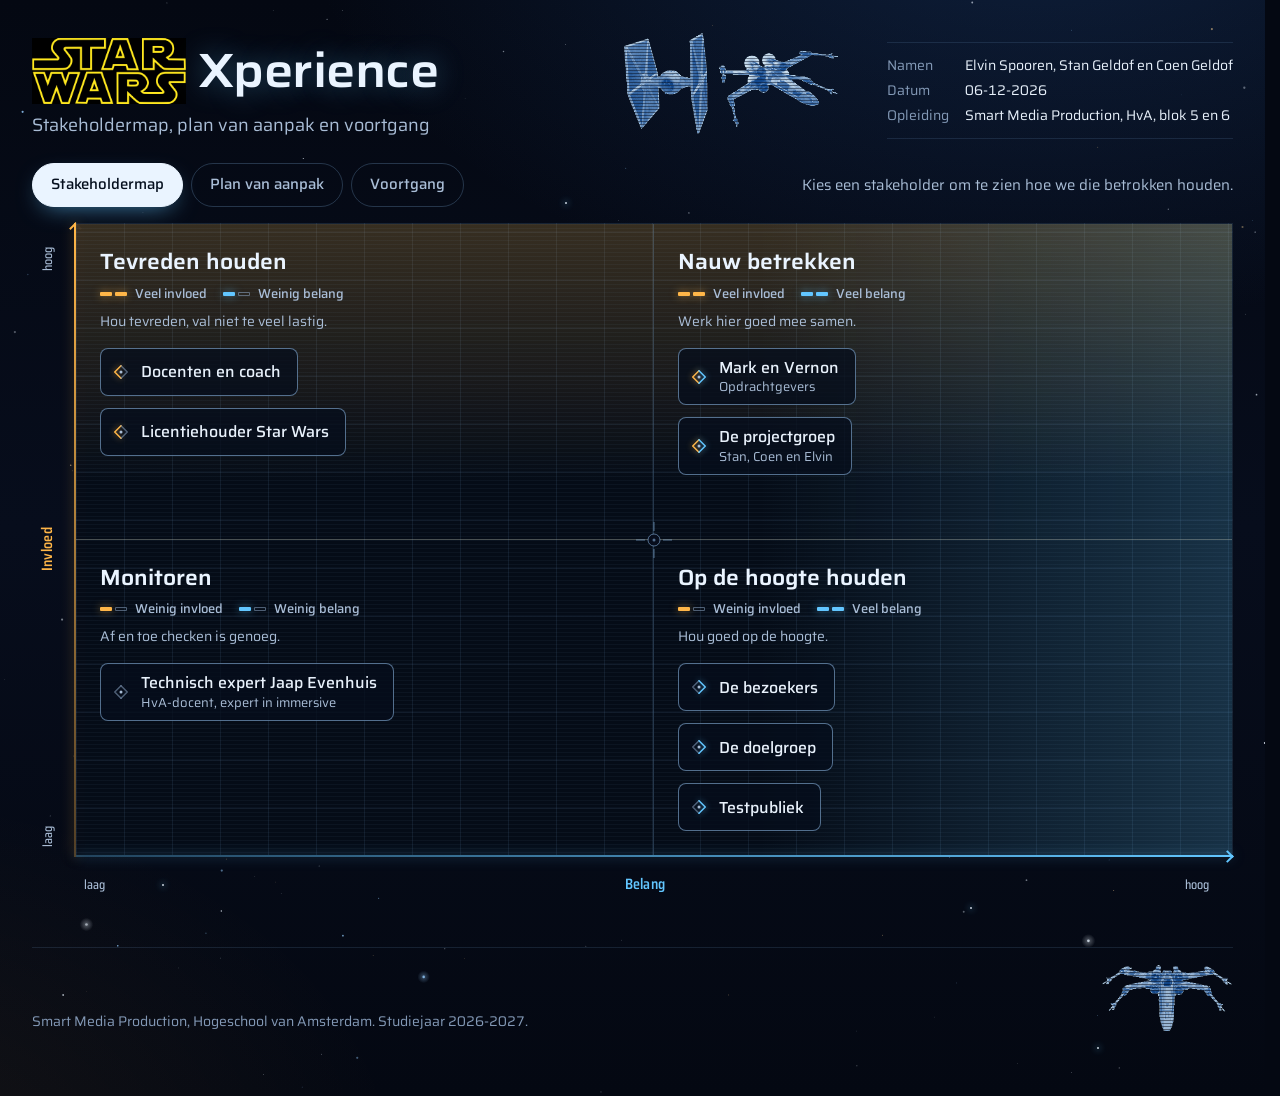
==== index.html @ 6825aa11 "Eerste versie van de stakeholdermap Star Wars Xperience Bezoekerspagina (index.html), editor voor he" ====
<!doctype html>
<html lang="nl">
<head>
  <meta charset="utf-8">
  <meta name="viewport" content="width=device-width, initial-scale=1, viewport-fit=cover">
  <title>Stakeholdermap | Star Wars Xperience</title>
  <meta name="description" content="Stakeholdermap, plan van aanpak en voortgang van het project Star Wars Xperience, Smart Media Production, Hogeschool van Amsterdam.">
  <meta name="color-scheme" content="dark">
  <meta name="theme-color" content="#040812">
  <link rel="icon" href="data:image/svg+xml,%3Csvg xmlns='http://www.w3.org/2000/svg' viewBox='0 0 16 16'%3E%3Crect width='16' height='16' rx='3' fill='%23070d1c'/%3E%3Cpath d='M8 2.5 2.5 8 8 13.5' fill='none' stroke='%23ffb648' stroke-width='1.6' stroke-linecap='round' stroke-linejoin='round'/%3E%3Cpath d='M8 2.5 13.5 8 8 13.5' fill='none' stroke='%2362c6ff' stroke-width='1.6' stroke-linecap='round' stroke-linejoin='round'/%3E%3Ccircle cx='8' cy='8' r='1.4' fill='%23eaf4ff'/%3E%3C/svg%3E">
  <style>
    /* Basis voor het moment dat styles.css en de scripts nog niet geladen zijn,
       bijvoorbeeld in een voorvertoning die alleen dit ene bestand toont. */
    html { background: #040812; color-scheme: dark; }
    body { margin: 0; color: #e8f1fb; font-family: "Saira", "Bahnschrift", "DIN Alternate", "Segoe UI", system-ui, sans-serif; line-height: 1.55; }
    .page { max-width: 1344px; margin: 0 auto; padding: 24px 16px 48px; }
    h1 { margin: 0; font-size: 2rem; line-height: 1.1; color: #eaf4ff; }
    .masthead__sub { margin: 8px 0 0; font-size: 1.125rem; color: #a9bdd6; }
    .skip { position: absolute; left: 16px; top: 16px; transform: translateY(-200%); }
    .skip:focus { transform: none; }
    dialog:not([open]) { display: none; }
    .fallback { max-width: 60ch; margin: 24px 0 0; padding: 16px; border: 1px dashed rgba(160, 208, 255, 0.5); border-radius: 8px; color: #a9bdd6; opacity: 0; animation: fallback-in 0.01s 1.5s forwards; }
    .fallback strong { color: #eaf4ff; }
    @keyframes fallback-in { to { opacity: 1; } }
  </style>
  <link rel="stylesheet" href="styles.css">
</head>
<body data-modus="bezoeker">
  <canvas class="sky" id="sky" aria-hidden="true"></canvas>
  <div class="sky-lights" id="sky-lights" aria-hidden="true"></div>

  <a class="skip" href="#inhoud">Naar de inhoud</a>

  <div class="page">
    <header class="masthead" id="masthead">
      <div class="masthead__title" id="masthead-title">
        <div class="masthead__words">
          <h1 id="project-naam">Star Wars Xperience</h1>
          <p class="masthead__sub" id="project-ondertitel">Stakeholdermap, plan van aanpak en voortgang</p>
        </div>
      </div>
      <dl class="titleblock" id="project-gegevens"></dl>
    </header>

    <div class="switchbar">
      <div class="tabs" id="tabs" role="tablist"></div>
      <p class="switchbar__hint" id="weergave-intro"></p>
    </div>

    <main id="inhoud" tabindex="-1">
      <p class="fallback" id="fallback">De stakeholdermap is hier niet geladen. Open <strong>index.html</strong> in een browser om hem te zien. Een voorvertoning zonder scripts toont alleen deze kop.</p>

      <section class="view" id="weergave-kaart" role="tabpanel" aria-labelledby="tab-kaart">
        <div class="stage" id="stage">
          <div class="map" id="map"></div>
          <div class="dock">
            <dialog class="detail" id="detail" aria-labelledby="detail-naam">
              <div class="detail__inner">
                <header class="detail__head">
                  <div>
                    <h2 id="detail-naam" tabindex="-1"></h2>
                    <p class="detail__sub" id="detail-sub"></p>
                  </div>
                  <button class="iconbtn" id="detail-sluiten" type="button">
                    <svg viewBox="0 0 20 20" width="20" height="20" aria-hidden="true" focusable="false"><path d="M5 5l10 10M15 5 5 15" fill="none" stroke="currentColor" stroke-width="1.5" stroke-linecap="round"/></svg>
                  </button>
                </header>
                <div class="detail__positie" id="detail-positie"></div>
                <section class="detail__plan" aria-labelledby="detail-plan-titel">
                  <h3 id="detail-plan-titel"></h3>
                  <div id="detail-plan"></div>
                </section>
                <section class="detail__docs" aria-labelledby="detail-docs-titel">
                  <h3 id="detail-docs-titel"></h3>
                  <div id="detail-docs"></div>
                </section>
              </div>
            </dialog>
          </div>
        </div>
      </section>

      <section class="view" id="weergave-plan" role="tabpanel" aria-labelledby="tab-plan" hidden></section>

      <section class="view" id="weergave-voortgang" role="tabpanel" aria-labelledby="tab-voortgang" hidden>
        <div class="galaxy" id="galaxy"></div>
        <div class="planetview" id="planetview" hidden></div>
      </section>
    </main>

    <footer class="colophon" id="colophon">
      <div class="colophon__text">
        <p id="voettekst"></p>
      </div>
    </footer>
  </div>

  <canvas class="hyperspace" id="hyperspace" aria-hidden="true" hidden></canvas>

  <noscript>
    <p class="noscript">Deze pagina heeft JavaScript nodig om de stakeholdermap te tonen.</p>
  </noscript>

  <script src="data.js"></script>
  <script src="documenten.js"></script>
  <script src="planeten.js"></script>
  <script src="voortgang.js"></script>
  <script src="app.js"></script>
</body>
</html>
---- styles.css ----
/* Stakeholdermap Star Wars Xperience
   Twee lichten dragen de kaart: amber is invloed, blauw is belang. */

/* Saira staat in de map fonts (SIL Open Font License, zie fonts/OFL.txt). */
@font-face {
  font-family: "Saira";
  font-style: normal;
  font-weight: 100 900;
  font-stretch: 50% 125%;
  font-display: swap;
  src: url("fonts/saira-latin-ext.woff2") format("woff2");
  unicode-range: U+0100-02BA, U+02BD-02C5, U+02C7-02CC, U+02CE-02D7, U+02DD-02FF, U+0304, U+0308, U+0329, U+1D00-1DBF, U+1E00-1E9F, U+1EF2-1EFF, U+2020, U+20A0-20AB, U+20AD-20C4, U+2113, U+2C60-2C7F, U+A720-A7FF;
}

@font-face {
  font-family: "Saira";
  font-style: normal;
  font-weight: 100 900;
  font-stretch: 50% 125%;
  font-display: swap;
  src: url("fonts/saira-latin.woff2") format("woff2");
  unicode-range: U+0000-00FF, U+0131, U+0152-0153, U+02BB-02BC, U+02C6, U+02DA, U+02DC, U+0304, U+0308, U+0329, U+2000-206F, U+20AC, U+2122, U+2191, U+2193, U+2212, U+2215, U+FEFF, U+FFFD;
}

:root {
  color-scheme: dark;

  /* Ruimte */
  --space-deep: #040812;
  --space: #070d1c;
  --panel: #0a1426;
  --plate: rgba(6, 14, 28, 0.76);
  --plate-hover: rgba(14, 30, 56, 0.9);
  --plate-lock: rgba(18, 38, 70, 0.95);

  /* Licht */
  --amber: #ffb648;
  --amber-rgb: 255, 182, 72;
  --blue: #62c6ff;
  --blue-rgb: 98, 198, 255;
  --ice: #eaf4ff;

  /* Tekst en lijnen */
  --text: #e8f1fb;
  --text-2: #a9bdd6;
  --text-3: #8399b6;
  --line: rgba(128, 176, 224, 0.26);
  --line-soft: rgba(128, 176, 224, 0.14);
  --line-strong: rgba(160, 208, 255, 0.5);
  --mark-off: rgba(150, 176, 208, 0.5);
  --grid: rgba(128, 176, 224, 0.1);
  --surface: rgba(6, 12, 24, 0.95);
  --danger: #ff9c9c;

  /* Spacing op een basis van 4px */
  --s-xxs: 4px;
  --s-xs: 8px;
  --s-sm: 12px;
  --s-md: 16px;
  --s-lg: 20px;
  --s-xl: 24px;
  --s-xxl: 32px;
  --s-xxxl: 40px;
  --s-section-sm: 48px;
  --s-section: 64px;

  /* Radii */
  --r-xs: 4px;
  --r-md: 8px;
  --r-lg: 12px;
  --r-xxl: 20px;
  --r-full: 9999px;

  --font: "Saira", "Bahnschrift", "DIN Alternate", "Segoe UI", system-ui, sans-serif;
  --ease-out: cubic-bezier(0.16, 1, 0.3, 1);
  --detail-w: 400px;
}

*,
*::before,
*::after {
  box-sizing: border-box;
}

html {
  -webkit-text-size-adjust: 100%;
  text-size-adjust: 100%;
  scrollbar-color: rgba(var(--blue-rgb), 0.45) transparent;
  scrollbar-gutter: stable;
  background: var(--space-deep);
}

html.has-sheet {
  overflow: hidden;
}

/* De nevel zit in de achtergrond van de body, de sterren liggen er als laag overheen. */
body {
  position: relative;
  isolation: isolate;
  margin: 0;
  min-height: 100dvh;
  background:
    radial-gradient(1200px 720px at 82% -120px, rgba(46, 104, 190, 0.26), transparent 62%) no-repeat,
    radial-gradient(900px 620px at -12% calc(100% + 80px), rgba(var(--amber-rgb), 0.07), transparent 62%) no-repeat,
    linear-gradient(180deg, var(--space-deep) 0%, var(--space) 48%, var(--space-deep) 100%);
  color: var(--text);
  font-family: var(--font);
  font-size: 1rem;
  font-weight: 400;
  line-height: 1.55;
  font-variant-numeric: tabular-nums;
  -webkit-font-smoothing: antialiased;
  text-rendering: optimizeLegibility;
}

::selection {
  background: rgba(var(--blue-rgb), 0.36);
  color: #fff;
}

:focus-visible {
  outline: 2px solid var(--ice);
  outline-offset: 3px;
}

h1,
h2,
h3,
p,
dl,
dd,
ul {
  margin: 0;
}

ul {
  padding: 0;
  list-style: none;
}

button {
  font-family: inherit;
}

/* Sterrenveld */
.sky {
  position: absolute;
  inset: 0;
  z-index: -1;
  width: 100%;
  height: 100%;
  pointer-events: none;
}

.sky-lights {
  position: absolute;
  inset: 0;
  z-index: -1;
  pointer-events: none;
  overflow: hidden;
}

.sky-lights span {
  position: absolute;
  width: 2px;
  height: 2px;
  border-radius: 50%;
  background: var(--ice);
  box-shadow: 0 0 6px 1px rgba(var(--blue-rgb), 0.55);
  opacity: 0.85;
}

.skip {
  position: absolute;
  left: var(--s-md);
  top: var(--s-md);
  z-index: 10;
  padding: 10px 18px;
  border-radius: var(--r-md);
  background: var(--ice);
  color: #06101f;
  font-weight: 500;
  text-decoration: none;
  transform: translateY(-200%);
}

.skip:focus-visible {
  transform: none;
}

.noscript {
  max-width: 1280px;
  margin: 0 auto;
  padding: var(--s-xl) var(--s-md);
  color: var(--text);
}

.visually-hidden {
  position: absolute;
  width: 1px;
  height: 1px;
  margin: -1px;
  padding: 0;
  overflow: hidden;
  clip-path: inset(50%);
  white-space: nowrap;
  border: 0;
}

/* Pagina */
.page {
  max-width: 1344px;
  margin-inline: auto;
  padding: var(--s-xl) var(--s-md) var(--s-section-sm);
}

/* Kop */
.masthead {
  display: grid;
  gap: var(--s-lg);
}

h1 {
  font-size: 2rem;
  font-weight: 600;
  font-stretch: 118%;
  line-height: 1.1;
  letter-spacing: -0.01em;
  color: var(--ice);
  text-wrap: balance;
  text-shadow: 0 0 28px rgba(var(--blue-rgb), 0.38);
}

.masthead__sub {
  margin-top: var(--s-xs);
  font-size: 1.125rem;
  line-height: 1.5;
  color: var(--text-2);
}

.masthead__title {
  container-type: inline-size;
  display: flex;
  align-items: flex-end;
  justify-content: space-between;
  gap: var(--s-xl);
  min-width: 0;
}

.masthead__words {
  min-width: 0;
}

/* Titel: het logo vervangt de woorden "Star Wars", de rest is gezet. */
.lockup {
  display: flex;
  flex-wrap: wrap;
  align-items: center;
  gap: var(--s-xs) var(--s-sm);
}

.lockup__logo {
  flex: none;
  width: 3.2em;
  mix-blend-mode: screen;
}

/* Een plaatje met uitsnede: het script zet de maat, hier alleen het venster. */
.crop {
  position: relative;
  display: block;
  overflow: hidden;
}

.crop img {
  position: absolute;
  top: 0;
  left: 0;
  display: block;
  max-width: none;
  height: auto;
  opacity: 0;
}

.crop.is-ready img {
  opacity: 1;
}

/* Hologram: een uitgesneden schip in blauw licht, met scanlijnen eroverheen. */
.holo {
  flex: none;
  opacity: 0.94;
  pointer-events: none;
  -webkit-mask-image: repeating-linear-gradient(to bottom, #000 0 2px, rgba(0, 0, 0, 0.5) 2px 3px);
  mask-image: repeating-linear-gradient(to bottom, #000 0 2px, rgba(0, 0, 0, 0.5) 2px 3px);
}

.holo--kop {
  display: none;
  width: 216px;
  margin-bottom: var(--s-xxs);
}

@container (min-width: 700px) {
  .holo--kop {
    display: block;
  }
}

.holo--voet {
  width: 132px;
}

.titleblock {
  display: grid;
  grid-template-columns: auto minmax(0, 1fr);
  gap: var(--s-xxs) var(--s-md);
  padding-block: var(--s-sm);
  border-block: 1px solid var(--line-soft);
  font-size: 0.875rem;
  line-height: 1.5;
}

.titleblock dt {
  color: var(--text-3);
}

.titleblock dd {
  color: var(--text);
}

/* Schakelaar tussen de weergaven */
.switchbar {
  display: flex;
  flex-wrap: wrap;
  align-items: center;
  justify-content: space-between;
  gap: var(--s-sm) var(--s-xl);
  margin-top: var(--s-xl);
}

.tabs {
  display: flex;
  flex-wrap: wrap;
  gap: var(--s-xxs);
}

/* Op een smal scherm staan de drie tabs in de smalle snede van Saira, zodat ze op één rij passen. */
.tab {
  appearance: none;
  min-height: 44px;
  padding: var(--s-xs);
  border: 1px solid var(--line);
  border-radius: var(--r-full);
  background: transparent;
  color: var(--text-2);
  font-size: 0.875rem;
  font-weight: 500;
  font-stretch: 88%;
  line-height: 1.3;
  white-space: nowrap;
  cursor: pointer;
  transition: color 0.18s, border-color 0.18s, background-color 0.18s;
}

.tab:hover {
  color: var(--text);
  border-color: var(--line-strong);
}

.tab[aria-selected="true"],
.tab[aria-selected="true"]:hover {
  border-color: var(--ice);
  background: var(--ice);
  color: #06101f;
  box-shadow: 0 8px 24px -10px rgba(var(--blue-rgb), 0.7);
}

.switchbar__hint {
  max-width: 60ch;
  font-size: 0.9375rem;
  line-height: 1.5;
  color: var(--text-2);
}

main {
  margin-top: var(--s-lg);
  outline: none;
}

.view[hidden] {
  display: none;
}

/* Kaart */
.stage {
  min-width: 0;
}

.map {
  position: relative;
  min-width: 0;
}

.axis,
.plot__cross,
.plot__sweep {
  display: none;
}

/* Op een smal scherm is de projectie één strook over de volle breedte, met open lijnen tussen de kwadranten. */
.plot {
  position: relative;
  display: grid;
  margin-inline: calc(-1 * var(--s-md));
  border-block: 1px solid var(--line);
  background-color: var(--surface);
}

.quad {
  --wash-invloed: none;
  --wash-belang: none;
  position: relative;
  min-width: 0;
  padding: var(--s-xl) var(--s-md);
  background-image: var(--wash-invloed), var(--wash-belang);
}

.quad + .quad {
  border-top: 1px solid var(--line);
}

/* Het licht van de positie: amber stijgt met invloed, blauw groeit met belang */
.quad[data-invloed="hoog"] {
  --wash-invloed: linear-gradient(to top, transparent 18%, rgba(var(--amber-rgb), 0.2) 100%);
}

.quad[data-belang="hoog"] {
  --wash-belang: linear-gradient(to right, transparent 18%, rgba(var(--blue-rgb), 0.2) 100%);
}

/* Scanlines, alleen op de projectie */
.quad::before {
  content: "";
  position: absolute;
  inset: 0;
  background: repeating-linear-gradient(to bottom, rgba(150, 205, 255, 0.045) 0 1px, transparent 1px 4px);
  pointer-events: none;
}

.quad__head {
  position: relative;
  display: grid;
  gap: var(--s-xs);
  margin-bottom: var(--s-lg);
}

.quad h2 {
  font-size: 1.375rem;
  font-weight: 600;
  font-stretch: 108%;
  line-height: 1.3;
  color: var(--ice);
}

.quad__aanpak {
  max-width: 44ch;
  font-size: 0.875rem;
  line-height: 1.5;
  color: var(--text-2);
}

.levels {
  display: flex;
  flex-wrap: wrap;
  gap: var(--s-xxs) var(--s-md);
  font-size: 0.8125rem;
  font-weight: 500;
  line-height: 1.4;
  color: var(--text-2);
}

.level {
  display: inline-flex;
  align-items: center;
  gap: var(--s-xs);
}

.meter {
  display: inline-flex;
  gap: 3px;
}

.meter i {
  width: 12px;
  height: 4px;
  border-radius: 1px;
  box-shadow: inset 0 0 0 1px var(--mark-off);
}

.level--invloed .meter i:first-child,
.level--invloed[data-niveau="hoog"] .meter i {
  background: var(--amber);
  box-shadow: 0 0 8px rgba(var(--amber-rgb), 0.55);
}

.level--belang .meter i:first-child,
.level--belang[data-niveau="hoog"] .meter i {
  background: var(--blue);
  box-shadow: 0 0 8px rgba(var(--blue-rgb), 0.55);
}

/* Positieteken: links amber voor invloed, rechts blauw voor belang */
.mark {
  flex: none;
  width: 16px;
  height: 16px;
  overflow: visible;
}

.mark path {
  fill: none;
  stroke: var(--mark-off);
  stroke-width: 1.5;
  stroke-linecap: round;
  stroke-linejoin: round;
}

.mark circle {
  fill: var(--text-2);
}

.mark[data-invloed="hoog"] .mark__invloed {
  stroke: var(--amber);
  filter: drop-shadow(0 0 3px rgba(var(--amber-rgb), 0.7));
}

.mark[data-belang="hoog"] .mark__belang {
  stroke: var(--blue);
  filter: drop-shadow(0 0 3px rgba(var(--blue-rgb), 0.7));
}

/* Nodes */
.nodes {
  position: relative;
  display: flex;
  flex-direction: column;
  align-items: flex-start;
  gap: var(--s-sm);
}

.nodes li {
  max-width: 100%;
}

.node {
  appearance: none;
  position: relative;
  display: inline-flex;
  align-items: center;
  gap: var(--s-sm);
  max-width: 100%;
  min-height: 48px;
  padding: var(--s-xs) var(--s-md) var(--s-xs) var(--s-sm);
  border: 1px solid var(--line-strong);
  border-radius: var(--r-md);
  background: var(--plate);
  color: var(--text);
  text-align: left;
  cursor: pointer;
  transition: border-color 0.18s, background-color 0.18s, box-shadow 0.24s;
}

.node:hover {
  border-color: rgba(190, 226, 255, 0.85);
  background: var(--plate-hover);
}

.node__text {
  display: grid;
  min-width: 0;
}

.node__naam {
  font-size: 1rem;
  font-weight: 500;
  line-height: 1.35;
}

.node__sub {
  font-size: 0.8125rem;
  line-height: 1.4;
  color: var(--text-2);
}

/* Vastgezet: hoekhaken om de gekozen node */
.node[aria-expanded="true"] {
  border-color: var(--ice);
  background: var(--plate-lock);
  box-shadow: 0 10px 28px -10px rgba(var(--blue-rgb), 0.65);
}

.node[aria-expanded="true"] .mark circle {
  fill: var(--ice);
}

.node[aria-expanded="true"]::after {
  --c: var(--ice);
  --l: 11px;
  --t: 1.5px;
  content: "";
  position: absolute;
  inset: -7px;
  pointer-events: none;
  background:
    linear-gradient(var(--c), var(--c)) left top / var(--l) var(--t) no-repeat,
    linear-gradient(var(--c), var(--c)) left top / var(--t) var(--l) no-repeat,
    linear-gradient(var(--c), var(--c)) right top / var(--l) var(--t) no-repeat,
    linear-gradient(var(--c), var(--c)) right top / var(--t) var(--l) no-repeat,
    linear-gradient(var(--c), var(--c)) left bottom / var(--l) var(--t) no-repeat,
    linear-gradient(var(--c), var(--c)) left bottom / var(--t) var(--l) no-repeat,
    linear-gradient(var(--c), var(--c)) right bottom / var(--l) var(--t) no-repeat,
    linear-gradient(var(--c), var(--c)) right bottom / var(--t) var(--l) no-repeat;
}

/* Detailpaneel */
.dock {
  min-width: 0;
}

.detail {
  position: static;
  width: var(--detail-w);
  max-width: none;
  max-height: none;
  margin: 0;
  padding: 0;
  border: 1px solid var(--line-strong);
  border-radius: var(--r-lg);
  background: var(--panel);
  color: var(--text);
  scrollbar-color: rgba(var(--blue-rgb), 0.45) transparent;
}

.detail__inner {
  --px: var(--s-xl);
  padding: 0 var(--px) var(--s-xl);
}

/* De naam en de sluitknop blijven boven staan terwijl de inhoud van het paneel schuift. */
.detail__head {
  position: sticky;
  top: 0;
  z-index: 2;
  display: flex;
  align-items: flex-start;
  justify-content: space-between;
  gap: var(--s-md);
  margin-inline: calc(-1 * var(--px));
  padding: var(--s-xl) var(--px) var(--s-md);
  border-bottom: 1px solid var(--line-soft);
  background: var(--panel);
}

.detail h2 {
  font-size: 1.75rem;
  font-weight: 600;
  font-stretch: 108%;
  line-height: 1.2;
  color: var(--ice);
  text-wrap: balance;
  outline: none;
}

.detail__sub {
  margin-top: var(--s-xxs);
  color: var(--text-2);
}

.iconbtn {
  appearance: none;
  flex: none;
  display: grid;
  place-items: center;
  width: 44px;
  height: 44px;
  margin: -6px -6px 0 0;
  border: 1px solid var(--line);
  border-radius: var(--r-md);
  background: transparent;
  color: var(--text-2);
  cursor: pointer;
  transition: color 0.18s, border-color 0.18s, background-color 0.18s;
}

.iconbtn:hover {
  color: var(--ice);
  border-color: var(--line-strong);
  background: rgba(var(--blue-rgb), 0.1);
}

.detail__positie {
  display: grid;
  grid-template-columns: minmax(0, 1fr) auto;
  align-items: center;
  gap: var(--s-md);
  padding-block: var(--s-md);
  border-bottom: 1px solid var(--line-soft);
}

.detail__positie-tekst {
  display: grid;
  gap: var(--s-xs);
  min-width: 0;
}

/* Hologram van de stakeholder: blauwe figuren of het logo boven een kleine straler */
.holoportret {
  display: grid;
  justify-items: center;
  width: 76px;
}

.holoportret__beeld {
  display: grid;
  place-items: end center;
  width: 100%;
  height: 60px;
  filter: drop-shadow(0 0 6px rgba(var(--blue-rgb), 0.6));
  -webkit-mask-image: repeating-linear-gradient(to bottom, #000 0 2px, rgba(0, 0, 0, 0.45) 2px 3px);
  mask-image: repeating-linear-gradient(to bottom, #000 0 2px, rgba(0, 0, 0, 0.45) 2px 3px);
}

.holoportret__figuren {
  max-width: 100%;
  height: 56px;
  fill: rgba(var(--blue-rgb), 0.26);
  stroke: var(--blue);
  stroke-width: 1.5;
  stroke-linejoin: round;
}

.holoportret__logo {
  width: 76px;
  height: auto;
  align-self: center;
}

.holoportret__voet {
  width: 44px;
  height: 7px;
  margin-top: 3px;
  border-radius: 50%;
  background: radial-gradient(closest-side, rgba(var(--blue-rgb), 0.9), rgba(var(--blue-rgb), 0.12) 75%, transparent);
}

.detail__kwadrant {
  display: flex;
  align-items: center;
  gap: var(--s-xs);
  font-size: 1.125rem;
  font-weight: 600;
  line-height: 1.4;
  color: var(--ice);
}

.detail__aanpak {
  font-size: 0.9375rem;
  line-height: 1.5;
  color: var(--text-2);
}

.detail h3 {
  margin-top: var(--s-xl);
  font-size: 1.125rem;
  font-weight: 600;
  line-height: 1.4;
}

.detail__onder {
  margin-top: var(--s-xxs);
  font-size: 0.875rem;
  line-height: 1.5;
  color: var(--text-2);
}

.detail__onder strong {
  font-weight: 600;
  color: var(--text);
}

.plan-dl {
  margin-top: var(--s-sm);
}

.plan-dl > div {
  padding-block: var(--s-sm);
  border-top: 1px solid var(--line-soft);
}

.plan-dl dt {
  font-size: 0.8125rem;
  line-height: 1.4;
  color: var(--text-3);
}

.plan-dl dd {
  margin-top: 2px;
  line-height: 1.5;
}

.openstate {
  margin-top: var(--s-sm);
  padding: var(--s-md);
  border: 1px dashed var(--line-strong);
  border-radius: var(--r-md);
}

.openstate strong {
  display: block;
  font-weight: 600;
  color: var(--ice);
}

.openstate p {
  margin-top: var(--s-xxs);
  font-size: 0.9375rem;
  line-height: 1.5;
  color: var(--text-2);
}

/* Paneel als bottom sheet */
.detail.detail--sheet {
  position: fixed;
  inset: auto 0 0 0;
  width: 100%;
  max-width: 640px;
  max-height: min(88dvh, 720px);
  margin-inline: auto;
  border-bottom: 0;
  border-radius: var(--r-xxl) var(--r-xxl) 0 0;
  overflow-y: auto;
  overscroll-behavior: contain;
  box-shadow: 0 -24px 48px -12px rgba(0, 0, 0, 0.72);
}

.detail.detail--sheet::backdrop {
  background: rgba(2, 6, 14, 0.66);
}

.detail--sheet .detail__inner {
  --px: var(--s-lg);
  padding-bottom: calc(var(--s-xl) + env(safe-area-inset-bottom));
}

/* Plan van aanpak */
.planwrap {
  border: 1px solid var(--line);
  border-radius: var(--r-lg);
  background: var(--surface);
  overflow: hidden;
}

.plan {
  width: 100%;
  border-collapse: separate;
  border-spacing: 0;
  table-layout: fixed;
  hyphens: auto;
  overflow-wrap: break-word;
}

.plan thead th {
  padding: var(--s-md) var(--s-lg);
  border-bottom: 1px solid var(--line);
  font-size: 0.8125rem;
  font-weight: 600;
  line-height: 1.4;
  text-align: left;
  vertical-align: bottom;
  color: var(--text-2);
}

/* De productenkolom is het breedst: daar staat het langste woord. */
.plan thead th:nth-child(1) {
  width: 20%;
}

.plan thead th:nth-child(2) {
  width: 20%;
}

.plan thead th:nth-child(3) {
  width: 24%;
}

.plan thead th:nth-child(4) {
  width: 19%;
}

.plan tbody th,
.plan tbody td {
  padding: var(--s-lg);
  text-align: left;
  vertical-align: top;
  line-height: 1.5;
}

.plan tbody tr + tr > * {
  border-top: 1px solid var(--line-soft);
}

.plan tbody th {
  font-weight: 400;
}

.plan__naam {
  display: block;
  font-size: 1.0625rem;
  font-weight: 600;
  line-height: 1.4;
  color: var(--ice);
}

.plan__pos {
  display: flex;
  align-items: center;
  gap: var(--s-xs);
  margin-top: var(--s-xxs);
  font-size: 0.8125rem;
  line-height: 1.4;
  color: var(--text-2);
}

.plan__open {
  display: inline-block;
  padding: var(--s-xs) var(--s-md);
  border: 1px dashed var(--line-strong);
  border-radius: var(--r-md);
  color: var(--text-2);
}

/* Onder 1200px: elke rij als blok met de vraag boven of naast het antwoord */
@media (max-width: 1199.98px) {
  .plan,
  .plan tbody,
  .plan tr,
  .plan th,
  .plan td {
    display: block;
  }

  .plan thead {
    position: absolute;
    width: 1px;
    height: 1px;
    overflow: hidden;
    clip-path: inset(50%);
  }

  .plan tbody tr {
    padding: var(--s-lg);
  }

  .plan tbody tr + tr {
    border-top: 1px solid var(--line);
  }

  .plan tbody tr + tr > * {
    border-top: 0;
  }

  .plan tbody th,
  .plan tbody td {
    padding: 0;
  }

  .plan tbody td {
    display: grid;
    gap: 2px;
    margin-top: var(--s-sm);
    padding-top: var(--s-sm);
    border-top: 1px solid var(--line-soft);
  }

  .plan tbody tr + tr > td {
    border-top: 1px solid var(--line-soft);
  }

  .plan tbody td::before {
    content: attr(data-label);
    font-size: 0.8125rem;
    line-height: 1.4;
    color: var(--text-3);
  }

  .plan tbody td.plan__opencel {
    border-top: 0;
    padding-top: 0;
  }

  .plan tbody td.plan__opencel::before {
    content: none;
  }
}

@media (min-width: 640px) and (max-width: 1199.98px) {
  .plan tbody td {
    grid-template-columns: minmax(0, 5fr) minmax(0, 7fr);
    gap: var(--s-md);
    align-items: baseline;
  }

  .plan tbody td.plan__opencel {
    grid-template-columns: minmax(0, 1fr);
  }
}

/* Documenten bij een stakeholder */
.icon {
  flex: none;
  width: 16px;
  height: 16px;
}

.node__docs {
  display: inline-flex;
  align-items: center;
  gap: var(--s-xxs);
  margin-left: var(--s-xxs);
  padding-left: var(--s-sm);
  border-left: 1px solid var(--line);
  font-size: 0.8125rem;
  font-weight: 500;
  line-height: 1;
  color: var(--text-2);
}

.node__docs[hidden] {
  display: none;
}

.docs {
  margin-top: var(--s-sm);
  border-top: 1px solid var(--line-soft);
}

.doc {
  display: flex;
  flex-wrap: wrap;
  align-items: center;
  gap: 0 var(--s-xs);
  border-bottom: 1px solid var(--line-soft);
}

.doc__link {
  flex: 1 1 0;
  display: flex;
  align-items: flex-start;
  gap: var(--s-sm);
  min-width: 0;
  min-height: 44px;
  padding-block: var(--s-xs);
  color: var(--text);
  text-decoration: none;
}

.doc__link .icon {
  margin-top: 3px;
  color: var(--blue);
}

.doc__text {
  display: grid;
  min-width: 0;
}

.doc__titel {
  font-weight: 500;
  line-height: 1.4;
  overflow-wrap: anywhere;
}

a.doc__link .doc__titel {
  text-decoration: underline;
  text-decoration-color: var(--line-strong);
  text-underline-offset: 3px;
}

a.doc__link:hover .doc__titel {
  text-decoration-color: currentColor;
}

.doc__meta {
  font-size: 0.8125rem;
  line-height: 1.4;
  color: var(--text-3);
}

.doc__confirm {
  flex: 1 0 100%;
  display: flex;
  flex-wrap: wrap;
  align-items: center;
  gap: var(--s-xs);
  padding-bottom: var(--s-sm);
  font-size: 0.875rem;
  color: var(--text-2);
}

.docs__leeg {
  margin-top: var(--s-xs);
  font-size: 0.9375rem;
  line-height: 1.5;
  color: var(--text-2);
}

.docs__status {
  margin-top: var(--s-sm);
  padding: var(--s-xs) var(--s-sm);
  border: 1px solid var(--line);
  border-radius: var(--r-md);
  font-size: 0.875rem;
  line-height: 1.5;
}

#detail-docs > .btn {
  margin-top: var(--s-md);
}

.plan__docs {
  display: grid;
  gap: 2px;
  margin-top: var(--s-xs);
}

.plan__docs[hidden] {
  display: none;
}

.plan__docs .doc__link {
  min-height: 0;
  padding-block: 2px;
  font-size: 0.875rem;
}

.plan__docs .doc__titel {
  font-weight: 400;
}

/* Voortgang: sterrenkaart met planeten, en de weergave van één planeet */
.galaxy,
.planetview {
  position: relative;
  margin-inline: calc(-1 * var(--s-md));
  border-block: 1px solid var(--line);
  background-color: var(--surface);
  background-image:
    repeating-linear-gradient(to bottom, rgba(150, 205, 255, 0.045) 0 1px, transparent 1px 4px),
    linear-gradient(var(--grid) 1px, transparent 1px),
    linear-gradient(90deg, var(--grid) 1px, transparent 1px);
  background-size: auto, 48px 48px, 48px 48px;
}

.galaxy[hidden],
.planetview[hidden] {
  display: none;
}

.galaxy {
  height: calc(var(--n, 4) * 196px + 56px);
  overflow: hidden;
}

.galaxy__chart {
  position: absolute;
  inset: 0;
  width: 100%;
  height: 100%;
  pointer-events: none;
}

.galaxy__orbit {
  fill: none;
  stroke: var(--line);
  stroke-width: 1;
  stroke-dasharray: 2 7;
  vector-effect: non-scaling-stroke;
}

/* De route tussen de planeten, in de volgorde van het project */
.galaxy__route {
  fill: none;
  stroke: var(--blue);
  stroke-width: 1.5;
  stroke-dasharray: 10 8;
  stroke-linecap: round;
  vector-effect: non-scaling-stroke;
  opacity: 0.75;
}

.galaxy__route--wide {
  display: none;
}


.planet {
  --d: calc(var(--size) * 0.8);
  appearance: none;
  position: absolute;
  top: var(--yt);
  left: var(--xt);
  display: grid;
  justify-items: center;
  gap: var(--s-xxs);
  width: max-content;
  max-width: 60%;
  padding: var(--s-xs);
  border: 0;
  border-radius: var(--r-lg);
  background: none;
  color: var(--text);
  text-align: center;
  cursor: pointer;
  /* Het midden van de planeet ligt op de route, het label hangt eronder. */
  transform: translate(-50%, calc(var(--d) / -2 - var(--s-xs)));
}

.planet__svg {
  width: var(--d);
  height: auto;
  overflow: visible;
  transition: transform 0.4s var(--ease-out), filter 0.24s;
}

.planet:hover .planet__svg,
.planet:focus-visible .planet__svg {
  transform: scale(1.06);
  filter: brightness(1.3);
}

.planet__track {
  fill: none;
  stroke: var(--line);
  stroke-width: 1;
}

.planet__ring {
  fill: none;
  stroke: var(--ice);
  stroke-width: 3;
  stroke-linecap: round;
}

/* De lichtrand om een planeet met een plaatje */
.planet__rim {
  fill: none;
  stroke: var(--ice);
  stroke-opacity: 0.7;
  stroke-width: 1.5;
}

.planet__label {
  display: grid;
  gap: 2px;
  padding: var(--s-xxs) var(--s-sm);
  border-radius: var(--r-md);
  background: rgba(6, 12, 24, 0.85);
}

.planet__naam {
  font-size: 1.125rem;
  font-weight: 600;
  font-stretch: 108%;
  line-height: 1.3;
  color: var(--ice);
}

.planet__status {
  font-size: 0.8125rem;
  line-height: 1.4;
  color: var(--text-2);
}

.planetview {
  padding: var(--s-lg) var(--s-md) var(--s-xl);
  scroll-margin-top: var(--s-md);
}

.planetview__grid {
  display: grid;
  gap: var(--s-lg);
  margin-top: var(--s-lg);
}

.planetview__head {
  display: grid;
  gap: var(--s-xxs);
  min-width: 0;
}

.planetview__head .progress {
  margin-top: var(--s-sm);
}

/* Het stelsel: de planeet van dichtbij, met een maan per onderdeel op een baan eromheen.
   De hele projectie staat boven een straler, zoals op een holotafel. */
.system {
  --rx: 34%;
  --rxq: 34cqi;
  --ry: 33%;
  --moon: 44px;
  --label: 37cqi;
  container-type: inline-size;
  position: relative;
  min-width: 0;
  margin-inline: calc(-1 * var(--s-md));
  padding-bottom: 40px;
}

.system__ruimte {
  position: relative;
  height: 122cqi;
}

.system__baan {
  position: absolute;
  top: calc(50% - var(--ry));
  left: calc(50% - var(--rx));
  width: calc(2 * var(--rx));
  height: calc(2 * var(--ry));
  border: 1px dashed var(--line-strong);
  border-radius: 50%;
  pointer-events: none;
}

.system__planet {
  position: absolute;
  top: 50%;
  left: 50%;
  width: 43cqi;
  translate: -50% -50%;
}

.system__planet .planet__svg {
  display: block;
  width: 100%;
}

/* Een lichtband die door de planeet omhoog trekt */
.system__planet::after {
  content: "";
  position: absolute;
  inset: 0;
  clip-path: circle(32.8% at 50% 50%);
  background: linear-gradient(to top, transparent 42%, rgba(214, 236, 255, 0.2) 50%, transparent 58%) 0 0 / 100% 300%;
  pointer-events: none;
}

/* De lichtkegel van de straler naar de planeet */
.system__kegel {
  position: absolute;
  top: 50%;
  bottom: -22px;
  left: 50%;
  width: 30cqi;
  clip-path: polygon(40% 100%, 60% 100%, 100% 0, 0 0);
  background: linear-gradient(to top, rgba(var(--blue-rgb), 0.4), rgba(var(--blue-rgb), 0.05) 88%, transparent);
  translate: -50% 0;
  pointer-events: none;
}

.system.is-grid .system__kegel,
.system.is-grid .system__voet {
  display: none;
}

.system.is-mid {
  --label: 32cqi;
}

.system__voet {
  position: absolute;
  bottom: 10px;
  left: 50%;
  width: 120px;
  height: 20px;
  border: 1.5px solid var(--blue);
  border-radius: 50%;
  background: radial-gradient(closest-side, rgba(var(--blue-rgb), 0.6), rgba(var(--blue-rgb), 0.1) 72%, transparent);
  translate: -50% 0;
}

.system__voet::after {
  content: "";
  position: absolute;
  inset: 4px 30px;
  border: 1px solid var(--ice);
  border-radius: 50%;
  opacity: 0.75;
}

/* Manen: elk op zijn plek op de baan; de naam wijst van de planeet af */
.moons {
  position: absolute;
  inset: 0;
}

.moon {
  position: absolute;
  top: calc(50% + var(--cy) * var(--ry));
  left: calc(50% + var(--cx) * var(--rx));
  width: 0;
  height: 0;
}

.moon__btn {
  appearance: none;
  position: absolute;
  top: 0;
  left: 0;
  display: flex;
  flex-direction: column;
  align-items: center;
  gap: var(--s-xxs);
  width: max-content;
  /* Nooit breder dan de ruimte tussen de maan en de rand van het stelsel */
  max-width: min(var(--label), calc(100cqi - 2 * var(--ax, 0) * var(--rxq) - 8px));
  padding: 0;
  border: 0;
  border-radius: var(--r-md);
  background: none;
  color: var(--text);
  text-align: center;
  cursor: pointer;
  transform: translate(-50%, calc(var(--moon) / -2));
}

.moon.is-up .moon__btn {
  top: auto;
  bottom: 0;
  flex-direction: column-reverse;
  transform: translate(-50%, calc(var(--moon) / 2));
}

.moon__beeld {
  position: relative;
  flex: none;
  display: block;
  width: var(--moon);
  height: var(--moon);
}

.moon__svg {
  display: block;
  width: 100%;
  height: 100%;
  overflow: visible;
  transition: transform 0.4s var(--ease-out);
}

.moon__btn:hover .moon__svg,
.moon__btn:focus-visible .moon__svg {
  transform: scale(1.08);
}

.moon__naam.is-lang {
  font-stretch: 76%;
}

.moon__naam {
  padding: 2px 6px;
  border-radius: var(--r-xs);
  background: rgba(6, 12, 24, 0.85);
  font-size: 0.8125rem;
  font-weight: 500;
  font-stretch: 92%;
  line-height: 1.3;
  overflow-wrap: anywhere;
  hyphens: auto;
}

/* Nog niet af: gedimd met een gestippelde ring. Af: in volle kleur met een ijswitte ring en een vinkje. */
.moon__image {
  opacity: 0.55;
  filter: grayscale(0.45);
  transition: opacity 0.4s, filter 0.4s;
}

.moon[data-klaar="true"] .moon__image {
  opacity: 1;
  filter: none;
}

.moon__wire {
  fill: none;
  stroke: var(--blue);
  stroke-width: 1;
}

.moon__ring {
  fill: none;
  stroke: var(--line-strong);
  stroke-width: 1.25;
  stroke-dasharray: 3 4;
}

.moon[data-klaar="true"] .moon__ring {
  stroke: var(--ice);
  stroke-width: 2;
  stroke-dasharray: none;
}

.moon__rim {
  fill: none;
  stroke: var(--line-strong);
  stroke-width: 1.25;
}

.moon[data-klaar="true"] .moon__rim {
  stroke: var(--ice);
}

.moon__check circle {
  fill: var(--ice);
}

.moon__check path {
  fill: none;
  stroke: #06101f;
  stroke-width: 2;
  stroke-linecap: round;
  stroke-linejoin: round;
}

/* Meer manen dan er op één baan passen: de manen staan in rijen onder de planeet */
.system.is-grid .system__ruimte {
  display: grid;
  justify-items: center;
  gap: var(--s-lg);
  height: auto;
  padding: var(--s-lg) var(--s-md);
}

.system.is-grid .system__baan {
  display: none;
}

.system.is-grid .system__planet {
  position: relative;
  top: auto;
  left: auto;
  width: min(46cqi, 240px);
  translate: none;
}

.system.is-grid .moons {
  position: static;
  display: grid;
  grid-template-columns: repeat(auto-fill, minmax(104px, 1fr));
  gap: var(--s-lg) var(--s-xs);
  width: 100%;
}

.system.is-grid .moon {
  position: static;
  width: auto;
  min-width: 0;
  height: auto;
}

.system.is-grid .moon__btn {
  position: static;
  flex-direction: column;
  width: 100%;
  max-width: none;
  transform: none;
}

/* Een maan van dichtbij: dezelfde projectie, met alleen die ene maan in het midden */
.system--maan .system__ruimte {
  height: 84cqi;
}

.system--maan .system__planet {
  width: 62cqi;
}

.system--maan .system__planet .moon__svg {
  display: block;
  width: 100%;
  height: auto;
  overflow: visible;
}

/* Van dichtbij geen dimmen: de status staat in de ring, het vinkje en de tekst */
.system--maan .moon__image {
  opacity: 1;
  filter: none;
}

.system--maan .system__planet::after {
  clip-path: circle(35.9% at 50% 50%);
}

.moonview__afvinken {
  margin-top: var(--s-md);
}

@media (min-width: 640px) {
  .system--maan .system__ruimte {
    height: 64cqi;
  }

  .system--maan .system__planet {
    width: 48cqi;
  }
}

.planetview__extra {
  display: grid;
  gap: var(--s-xxl);
  margin-top: var(--s-xxl);
  padding-top: var(--s-xl);
  border-top: 1px solid var(--line-soft);
}

.planetview h2 {
  font-size: 1.75rem;
  font-weight: 600;
  font-stretch: 108%;
  line-height: 1.2;
  color: var(--ice);
  outline: none;
}

.planetview__status {
  color: var(--text-2);
}

.planetview__body {
  display: grid;
  gap: var(--s-xxl);
  min-width: 0;
}

.planetview h3 {
  font-size: 1.125rem;
  font-weight: 600;
  line-height: 1.4;
}

.planetview__section > * + * {
  margin-top: var(--s-sm);
}

/* Video's bij een onderdeel */
.clips {
  display: grid;
  grid-template-columns: repeat(auto-fill, minmax(min(100%, 260px), 560px));
  gap: var(--s-md);
}

.clip {
  display: grid;
  gap: var(--s-xs);
  min-width: 0;
  margin: 0;
}

.clip video {
  display: block;
  width: 100%;
  aspect-ratio: 16 / 9;
  border: 1px solid var(--line-strong);
  border-radius: var(--r-md);
  background: var(--space-deep);
}

.clip figcaption {
  display: flex;
  justify-content: space-between;
  gap: var(--s-sm);
  font-size: 0.9375rem;
  line-height: 1.4;
}

.clip__titel {
  font-weight: 500;
}

.clip__duur {
  flex: none;
  color: var(--text-3);
}

.progress {
  height: 8px;
  border-radius: var(--r-full);
  background: rgba(128, 176, 224, 0.2);
  overflow: hidden;
}

.progress__fill {
  display: block;
  height: 100%;
  border-radius: inherit;
  background: var(--ice);
}

.progress__text {
  font-size: 0.9375rem;
  line-height: 1.5;
  color: var(--text-2);
}

/* De manen als lijst, naast het stelsel */
.moonlist {
  border-top: 1px solid var(--line-soft);
}

.moonrow {
  display: flex;
  align-items: center;
  gap: var(--s-sm);
  min-height: 48px;
  padding-block: var(--s-xxs);
  border-bottom: 1px solid var(--line-soft);
}

.moonrow > .icon {
  width: 18px;
  height: 18px;
  color: var(--text-3);
}

.moonrow[data-klaar="true"] > .icon {
  color: var(--ice);
}

.moonrow__titel {
  line-height: 1.4;
  overflow-wrap: anywhere;
}

.moonrow__status {
  flex: none;
  margin-left: auto;
  font-size: 0.8125rem;
  line-height: 1.4;
  color: var(--text-3);
}

.moonrow[data-klaar="true"] .moonrow__status {
  color: var(--text-2);
}

.check {
  position: relative;
  flex: 1 1 0;
  display: flex;
  align-items: center;
  gap: var(--s-sm);
  min-width: 0;
  min-height: 44px;
  cursor: pointer;
}

.check input {
  position: absolute;
  top: 50%;
  left: 0;
  width: 22px;
  height: 22px;
  margin: -11px 0 0;
  opacity: 0;
  cursor: pointer;
}

.check__box {
  flex: none;
  display: grid;
  place-items: center;
  width: 22px;
  height: 22px;
  border: 1.5px solid var(--line-strong);
  border-radius: var(--r-xs);
}

.check input:checked + .check__box {
  border-color: var(--ice);
  background: var(--ice);
}

.check input:checked + .check__box::after {
  content: "";
  width: 11px;
  height: 6px;
  border-bottom: 2px solid #06101f;
  border-left: 2px solid #06101f;
  transform: translateY(-1px) rotate(-45deg);
}

.check input:focus-visible + .check__box {
  outline: 2px solid var(--ice);
  outline-offset: 3px;
}

.moonform {
  display: flex;
  flex-wrap: wrap;
  align-items: flex-end;
  gap: var(--s-xs);
}

.moonform .field {
  flex: 1 1 200px;
}

.nodes--links {
  flex-direction: row;
  flex-wrap: wrap;
}

/* Een stakeholder in de planeetweergave: zelfde vorm als een node op de kaart */
.stakelink {
  appearance: none;
  display: inline-flex;
  align-items: center;
  gap: var(--s-sm);
  max-width: 100%;
  min-height: 48px;
  padding: var(--s-xs) var(--s-md) var(--s-xs) var(--s-sm);
  border: 1px solid var(--line-strong);
  border-radius: var(--r-md);
  background: var(--plate);
  color: var(--text);
  text-align: left;
  cursor: pointer;
  transition: border-color 0.18s, background-color 0.18s;
}

.stakelink:hover {
  border-color: rgba(190, 226, 255, 0.85);
  background: var(--plate-hover);
}

/* De sprong naar een planeet */
.hyperspace {
  position: fixed;
  inset: 0;
  z-index: 60;
  width: 100%;
  height: 100%;
  transition: opacity 0.34s ease-out;
}

.hyperspace.is-out {
  opacity: 0;
}

@media (min-width: 640px) {
  .galaxy,
  .planetview {
    margin-inline: 0;
    border: 1px solid var(--line-soft);
  }

  .system {
    --rx: 37%;
    --rxq: 37cqi;
    --moon: clamp(48px, 8cqi, 60px);
    --label: 30cqi;
    margin-inline: 0;
  }

  .system.is-mid {
    --label: 24cqi;
  }

  .system.is-compact {
    --moon: 44px;
    --label: 22cqi;
  }

  .system__ruimte {
    height: 76cqi;
  }

  .system__planet {
    width: 42cqi;
  }

  .system:not(.is-compact) .moon__naam {
    font-size: 0.875rem;
  }

  .system:not(.is-compact) .moon__naam:not(.is-lang) {
    font-stretch: 100%;
  }

}

/* De golvende route van links naar rechts: alleen als elke planeet minstens 190px breed krijgt.
   De pagina zet dan de klasse is-wide; anders loopt de route van boven naar beneden. */
.galaxy.is-wide {
  height: clamp(440px, 62vh, 560px);
}

.galaxy.is-wide .galaxy__route--wide {
  display: inline;
}

.galaxy.is-wide .galaxy__route--tall {
  display: none;
}

.galaxy.is-wide .planet {
  --d: var(--size);
  top: var(--yw);
  left: var(--xw);
  max-width: none;
}

@media (min-width: 900px) {
  .planetview {
    padding: var(--s-xl) var(--s-xxl) var(--s-xxl);
  }

  .planetview__extra {
    grid-template-columns: repeat(auto-fit, minmax(320px, 1fr));
    gap: var(--s-section-sm);
  }

  .planetview h2 {
    font-size: 2.25rem;
  }
}

/* Vanaf 1100px staat de lijst naast het stelsel; smaller dan dat blijft het stelsel op volle breedte */
@media (min-width: 1100px) {
  .planetview__grid {
    grid-template-columns: minmax(0, 3fr) minmax(260px, 2fr);
    grid-template-areas:
      "stelsel kop"
      "stelsel manen";
    grid-template-rows: auto 1fr;
    align-items: start;
    gap: var(--s-lg) var(--s-section-sm);
  }

  .planetview__head {
    grid-area: kop;
  }

  .system {
    grid-area: stelsel;
  }

  .planetview__body {
    grid-area: manen;
  }
}

/* Knoppen en velden */
.btn {
  appearance: none;
  display: inline-flex;
  align-items: center;
  justify-content: center;
  gap: var(--s-xs);
  min-height: 44px;
  padding: var(--s-xs) 18px;
  border: 1px solid var(--line-strong);
  border-radius: var(--r-md);
  background: transparent;
  color: var(--text);
  font-size: 0.9375rem;
  font-weight: 500;
  line-height: 1.3;
  cursor: pointer;
  transition: color 0.18s, border-color 0.18s, background-color 0.18s;
}

.btn:hover {
  border-color: rgba(190, 226, 255, 0.85);
  background: rgba(var(--blue-rgb), 0.1);
}

.btn--primary,
.btn--primary:hover {
  border-color: var(--ice);
  background: var(--ice);
  color: #06101f;
}

.btn--primary:hover {
  border-color: #fff;
  background: #fff;
}

.btn--danger {
  border-color: var(--danger);
  color: var(--danger);
}

.btn--danger:hover {
  border-color: var(--danger);
  background: rgba(255, 156, 156, 0.14);
}

.btn:disabled,
.iconbtn:disabled {
  opacity: 0.55;
  cursor: progress;
}

.iconbtn--small {
  margin: 0;
  border-color: transparent;
}

.linkbtn {
  appearance: none;
  display: inline-flex;
  align-items: center;
  min-height: 44px;
  padding: 0;
  border: 0;
  background: none;
  color: var(--text-2);
  font-size: 0.875rem;
  font-weight: 500;
  text-decoration: underline;
  text-decoration-color: var(--line-strong);
  text-underline-offset: 3px;
  cursor: pointer;
}

.linkbtn:hover {
  color: var(--ice);
  text-decoration-color: currentColor;
}

.docform,
.teamform {
  display: grid;
  gap: var(--s-md);
}

.docform {
  margin-top: var(--s-md);
  padding-top: var(--s-md);
  border-top: 1px solid var(--line);
}

.field {
  display: grid;
  gap: var(--s-xxs);
}

.field[hidden] {
  display: none;
}

.field label {
  font-size: 0.875rem;
  font-weight: 500;
  line-height: 1.4;
  color: var(--text-2);
}

.field input {
  font-family: inherit;
}

.field input:not([type="file"]) {
  width: 100%;
  height: 44px;
  padding: 0 var(--s-md);
  border: 1px solid var(--line-strong);
  border-radius: var(--r-md);
  background: rgba(4, 8, 18, 0.7);
  color: var(--text);
  font-size: 1rem;
  caret-color: var(--blue);
}

.field input::placeholder {
  color: var(--text-3);
  opacity: 1;
}

.field input:not([type="file"]):focus-visible {
  border-color: var(--ice);
  outline-offset: 1px;
}

.field input[type="file"] {
  width: 100%;
  font-size: 0.875rem;
  color: var(--text-2);
}

.field input[type="file"]::file-selector-button {
  min-height: 44px;
  margin-right: var(--s-sm);
  padding: var(--s-xs) var(--s-md);
  border: 1px solid var(--line-strong);
  border-radius: var(--r-md);
  background: transparent;
  color: var(--text);
  font-family: inherit;
  font-size: 0.9375rem;
  font-weight: 500;
  cursor: pointer;
}

.hint {
  font-size: 0.8125rem;
  line-height: 1.45;
  color: var(--text-3);
}

.hint a {
  color: var(--blue);
  text-underline-offset: 3px;
}

.formerror {
  padding: var(--s-xs) var(--s-sm);
  border: 1px solid var(--danger);
  border-radius: var(--r-md);
  font-size: 0.875rem;
  line-height: 1.5;
  color: var(--danger);
}

.formerror[hidden] {
  display: none;
}

.actions {
  display: flex;
  flex-wrap: wrap;
  gap: var(--s-xs);
}

/* Keuze tussen bestand en link, in de vorm van de schakelaar bovenaan */
.seg {
  display: inline-flex;
  gap: var(--s-xs);
}

.seg__item {
  position: relative;
  display: inline-flex;
}

.seg__item input {
  position: absolute;
  inset: 0;
  margin: 0;
  opacity: 0;
  cursor: pointer;
}

.seg__item span {
  display: inline-flex;
  align-items: center;
  min-height: 44px;
  padding: var(--s-xs) var(--s-md);
  border: 1px solid var(--line);
  border-radius: var(--r-full);
  font-size: 0.875rem;
  font-weight: 500;
  color: var(--text-2);
}

.seg__item input:checked + span {
  border-color: var(--ice);
  background: var(--ice);
  color: #06101f;
}

.seg__item input:focus-visible + span {
  outline: 2px solid var(--ice);
  outline-offset: 3px;
}

/* Venster voor teamtoegang */
.modal {
  width: min(480px, calc(100% - 2 * var(--s-md)));
  max-height: calc(100dvh - 2 * var(--s-md));
  padding: 0;
  border: 1px solid var(--line-strong);
  border-radius: var(--r-lg);
  background: var(--panel);
  color: var(--text);
  overflow-y: auto;
}

.modal::backdrop {
  background: rgba(2, 6, 14, 0.66);
}

.modal__inner {
  display: grid;
  gap: var(--s-sm);
  padding: var(--s-xl);
}

.modal h2 {
  font-size: 1.75rem;
  font-weight: 600;
  font-stretch: 108%;
  line-height: 1.2;
  color: var(--ice);
  outline: none;
}

.modal p {
  line-height: 1.55;
}

.modal__sub {
  color: var(--text-2);
}

.modal .actions {
  margin-top: var(--s-xs);
}

/* Voet */
.colophon {
  display: flex;
  align-items: flex-end;
  justify-content: space-between;
  gap: var(--s-xl);
  margin-top: var(--s-section-sm);
  padding-top: var(--s-md);
  border-top: 1px solid var(--line-soft);
  font-size: 0.875rem;
  line-height: 1.5;
  color: var(--text-3);
}

.colophon__text {
  display: grid;
  justify-items: start;
  gap: var(--s-xxs);
  min-width: 0;
}

/* Editor (editor.html): de balk bovenaan, planeten toevoegen en beheren. Bezoekers zien dit niet. */
.editorbalk {
  display: flex;
  flex-wrap: wrap;
  align-items: center;
  justify-content: space-between;
  gap: var(--s-xs) var(--s-xl);
  margin-bottom: var(--s-lg);
  padding: var(--s-sm) var(--s-md);
  border: 1px solid var(--line);
  border-radius: var(--r-md);
  background: var(--plate);
}

.editorbalk__tekst {
  flex: 1 1 320px;
  max-width: 70ch;
  font-size: 0.9375rem;
  line-height: 1.5;
  color: var(--text-2);
}

.editorbalk__acties {
  display: flex;
  flex-wrap: wrap;
  align-items: center;
  gap: var(--s-xs) var(--s-lg);
}

.galaxytools {
  display: grid;
  justify-items: start;
  gap: var(--s-sm);
  margin-top: var(--s-md);
}

.galaxytools[hidden] {
  display: none;
}

.galaxytools h3 {
  font-size: 1.125rem;
  font-weight: 600;
  line-height: 1.4;
}

.galaxytools .docs__status {
  margin-top: 0;
}

.galaxytools .planeetform {
  justify-self: stretch;
  padding: var(--s-lg);
  border: 1px solid var(--line);
  border-radius: var(--r-lg);
  background: var(--plate);
}

.planeetform {
  display: grid;
  gap: var(--s-md);
}

.planeetform .field input {
  max-width: 28rem;
}

.picker {
  display: grid;
  gap: var(--s-xs);
  min-width: 0;
  margin: 0;
  padding: 0;
  border: 0;
}

.picker legend {
  padding: 0;
  font-size: 0.875rem;
  font-weight: 500;
  line-height: 1.4;
  color: var(--text-2);
}

.picker__rij {
  display: grid;
  grid-template-columns: repeat(auto-fill, minmax(84px, 1fr));
  gap: var(--s-xs);
}

.picker__checks {
  display: grid;
  grid-template-columns: repeat(auto-fill, minmax(min(100%, 240px), 1fr));
  gap: 0 var(--s-md);
}

.pick {
  position: relative;
  display: grid;
  justify-items: center;
  align-content: start;
  gap: var(--s-xxs);
  min-height: 44px;
  padding: var(--s-xs) var(--s-xxs);
  border: 1px solid var(--line);
  border-radius: var(--r-md);
  text-align: center;
  cursor: pointer;
}

.pick:hover {
  border-color: var(--line-strong);
}

.pick input {
  position: absolute;
  inset: 0;
  margin: 0;
  opacity: 0;
  cursor: pointer;
}

.pick__beeld {
  display: block;
  width: 44px;
  height: 44px;
  object-fit: contain;
}

.pick__beeld--draad {
  border: 1.5px dashed var(--line-strong);
  border-radius: 50%;
}

.pick__naam {
  font-size: 0.8125rem;
  line-height: 1.3;
  color: var(--text-2);
  overflow-wrap: anywhere;
}

.pick:has(input:checked) {
  border-color: var(--ice);
  background: rgba(var(--blue-rgb), 0.12);
}

.pick:has(input:checked) .pick__naam {
  color: var(--ice);
}

.pick:has(input:focus-visible) {
  outline: 2px solid var(--ice);
  outline-offset: 2px;
}

.planetview__beheer {
  display: grid;
  gap: var(--s-sm);
  margin-top: var(--s-xxl);
  padding-top: var(--s-xl);
  border-top: 1px solid var(--line-soft);
}

.galaxy.is-leeg {
  display: grid;
  place-items: center;
  height: auto;
  min-height: 220px;
  padding: var(--s-xl) var(--s-md);
}

.galaxy__leeg {
  position: relative;
  max-width: 40ch;
  line-height: 1.5;
  text-align: center;
  color: var(--text-2);
}

/* Vanaf 640px: de kaart als 2x2 met assen */
@media (min-width: 640px) {
  .page {
    padding: var(--s-xxl) var(--s-xl) var(--s-section);
  }

  .tabs {
    gap: var(--s-xs);
  }

  .tab {
    padding: var(--s-xs) 18px;
    font-size: 0.9375rem;
    font-stretch: 100%;
  }

  h1 {
    font-size: 2.25rem;
  }

  .map {
    display: grid;
    grid-template-columns: 44px minmax(0, 1fr);
    grid-template-rows: auto 44px;
  }

  .axis {
    position: relative;
    display: flex;
    align-items: center;
    justify-content: space-between;
    font-size: 0.8125rem;
    font-weight: 500;
    font-stretch: 82%;
    line-height: 1;
    color: var(--text-2);
  }

  .axis__naam {
    font-size: 0.9375rem;
    font-weight: 600;
    letter-spacing: 0.02em;
  }

  .axis--y {
    grid-column: 1;
    grid-row: 1;
    flex-direction: column;
    padding: var(--s-xl) 14px var(--s-xs) 0;
  }

  .axis--y span {
    writing-mode: vertical-rl;
    transform: rotate(180deg);
  }

  .axis--y .axis__naam {
    color: var(--amber);
  }

  .axis--y::after {
    content: "";
    position: absolute;
    top: 0;
    right: 0;
    bottom: -2px;
    width: 2px;
    background: linear-gradient(to top, rgba(var(--amber-rgb), 0.3), var(--amber));
    box-shadow: 0 0 12px rgba(var(--amber-rgb), 0.5);
    transform-origin: bottom;
  }

  .axis--y::before {
    content: "";
    position: absolute;
    top: 1px;
    right: -3.5px;
    width: 9px;
    height: 9px;
    border-top: 2px solid var(--amber);
    border-left: 2px solid var(--amber);
    transform: rotate(45deg);
  }

  .axis--x {
    grid-column: 2;
    grid-row: 2;
    padding: 14px var(--s-xl) 0 var(--s-xs);
  }

  .axis--x .axis__naam {
    color: var(--blue);
  }

  .axis--x::after {
    content: "";
    position: absolute;
    top: 0;
    right: 0;
    left: 0;
    height: 2px;
    background: linear-gradient(to right, rgba(var(--blue-rgb), 0.3), var(--blue));
    box-shadow: 0 0 12px rgba(var(--blue-rgb), 0.5);
    transform-origin: left;
  }

  .axis--x::before {
    content: "";
    position: absolute;
    top: -3.5px;
    right: 1px;
    width: 9px;
    height: 9px;
    border-top: 2px solid var(--blue);
    border-right: 2px solid var(--blue);
    transform: rotate(45deg);
  }

  .plot {
    grid-column: 2;
    grid-row: 1;
    grid-template-columns: repeat(2, minmax(0, 1fr));
    grid-auto-rows: 1fr;
    margin-inline: 0;
    border: 1px solid var(--line-soft);
    border-left: 0;
    border-bottom: 0;
    background-image:
      linear-gradient(var(--grid) 1px, transparent 1px),
      linear-gradient(90deg, var(--grid) 1px, transparent 1px);
    background-size: 48px 48px;
    background-position: left bottom;
    background-color: var(--surface);
    overflow: hidden;
  }

  .quad {
    min-height: 264px;
    padding: var(--s-xl);
  }

  .quad + .quad {
    border-top: 0;
  }

  .quad[data-invloed="hoog"] {
    border-bottom: 1px solid var(--line);
  }

  .quad[data-belang="laag"] {
    border-right: 1px solid var(--line);
  }

  .plot__cross {
    position: absolute;
    top: 50%;
    left: 50%;
    display: block;
    width: 36px;
    height: 36px;
    translate: -50% -50%;
    color: var(--line-strong);
    pointer-events: none;
  }

  .plot__sweep {
    position: absolute;
    top: 0;
    right: 0;
    left: 0;
    display: block;
    height: 32%;
    background: linear-gradient(to bottom, transparent, rgba(var(--blue-rgb), 0.05) 70%, rgba(190, 228, 255, 0.13) 100%);
    transform: translateY(-101%);
    pointer-events: none;
  }
}

/* Vanaf 1024px: paneel naast de kaart, de kaart maakt ruimte */
@media (min-width: 1024px) {
  .page {
    padding: var(--s-xxl) var(--s-xxl) var(--s-section);
  }

  main {
    margin-top: var(--s-md);
  }

  .quad__head {
    margin-bottom: var(--s-md);
  }

  .masthead {
    grid-template-columns: minmax(0, 1fr) auto;
    align-items: end;
    gap: var(--s-section-sm);
  }

  h1 {
    font-size: 3rem;
    letter-spacing: -0.5px;
  }

  .titleblock {
    max-width: 460px;
  }

  .stage {
    display: grid;
    grid-template-columns: minmax(0, 1fr) 0px;
    align-items: start;
    transition: grid-template-columns 0.42s var(--ease-out);
  }

  .stage.is-docked {
    grid-template-columns: minmax(0, 1fr) calc(var(--detail-w) + var(--s-xl));
  }

  .dock {
    position: sticky;
    top: var(--s-xl);
    overflow: hidden;
  }

  .detail:not(.detail--sheet) {
    max-height: var(--detail-max, calc(100dvh - 2 * var(--s-xl)));
    margin-left: var(--s-xl);
    overflow-y: auto;
    overscroll-behavior: contain;
    transition: opacity 0.24s;
  }

  .detail:not(.detail--sheet).is-closing {
    opacity: 0;
  }

  .quad {
    min-height: 288px;
  }
}

/* Beweging: één projectie bij laden, een trage scanlijn, verder alleen reacties */
@media (prefers-reduced-motion: no-preference) {
  .sky-lights span {
    animation: twinkle 6s ease-in-out infinite;
    animation-delay: var(--d, 0s);
  }

  .view {
    animation: view-in 0.32s var(--ease-out);
  }

  .holo {
    animation: zweef 7s ease-in-out infinite alternate;
  }

  .modal[open] {
    animation: modal-in 0.32s var(--ease-out);
  }

  .galaxy__route {
    animation: lane 2.4s linear infinite;
  }

  /* Hologrammen flikkeren heel licht; een lichtband trekt door de projectie omhoog */
  .holoportret__beeld,
  .system__planet {
    animation: holo-flikker 6s linear infinite;
  }

  .system__planet::after {
    animation: holo-band 5s linear infinite;
  }

  .system__kegel {
    animation: holo-kegel 6s linear infinite;
  }

  /* Bij aankomst komt de planeet dichterbij, daarna schieten de manen naar hun plek op de baan */
  .planetview.is-arriving .system__planet {
    animation: nader 0.9s var(--ease-out) backwards, holo-flikker 6s linear 0.9s infinite;
  }

  .planetview.is-arriving .system__kegel {
    animation: fade-in 0.6s ease-out backwards, holo-kegel 6s linear 0.6s infinite;
  }

  .planetview.is-arriving .system__baan {
    animation: fade-in 0.6s ease-out 0.45s backwards;
  }

  .planetview.is-arriving .moon {
    animation: maan-uit 0.7s var(--ease-out) backwards;
    animation-delay: calc(0.5s + var(--i, 0) * 0.07s);
  }

  /* Een maan die het team net heeft toegevoegd */
  .moon.is-new {
    animation: maan-uit 0.9s var(--ease-out) backwards;
  }

  .moon.is-new .moon__svg {
    animation: maan-gloed 1.8s ease-out;
  }

  .planetview.is-arriving .planetview__head,
  .planetview.is-arriving .planetview__body,
  .planetview.is-arriving .planetview__extra {
    animation: resolve 0.5s var(--ease-out) 0.25s backwards;
  }

  .modal[open]::backdrop {
    animation: fade-in 0.3s ease-out;
  }

  .node[aria-expanded="true"]::after {
    animation: lock 0.36s var(--ease-out) backwards;
  }

  .detail--sheet[open] {
    animation: sheet-in 0.42s var(--ease-out);
  }

  .detail--sheet[open]::backdrop {
    animation: fade-in 0.3s ease-out;
  }

  .detail--sheet.is-closing {
    animation: sheet-out 0.22s ease-in forwards;
  }

  .detail--sheet.is-closing::backdrop {
    animation: fade-out 0.22s ease-in forwards;
  }

  .map.is-booting .quad__head {
    animation: resolve 0.6s var(--ease-out) backwards;
    animation-delay: calc(0.1s + var(--i, 0) * 0.08s);
  }

  .map.is-booting .node {
    animation: resolve 0.5s var(--ease-out) backwards;
    animation-delay: calc(0.3s + var(--n, 0) * 0.06s);
  }

  @media (min-width: 640px) {
    .plot__sweep {
      animation: sweep 12s linear 2.4s infinite;
    }

    .map.is-booting .plot {
      animation: project 0.9s var(--ease-out) backwards;
    }

    .map.is-booting .axis--y::after {
      animation: draw-y 0.8s var(--ease-out) backwards;
    }

    .map.is-booting .axis--x::after {
      animation: draw-x 0.8s var(--ease-out) backwards;
    }

    .map.is-booting .axis::before,
    .map.is-booting .axis span {
      animation: fade-in 0.5s ease-out 0.5s backwards;
    }

    .map.is-booting .quad__head {
      animation-delay: calc(0.4s + var(--i, 0) * 0.08s);
    }

    .map.is-booting .node {
      animation-delay: calc(0.65s + var(--n, 0) * 0.06s);
    }
  }

  @media (min-width: 1024px) {
    .detail:not(.detail--sheet)[open] {
      animation: dock-in 0.42s var(--ease-out);
    }
  }
}

@media (prefers-reduced-motion: reduce) {
  *,
  *::before,
  *::after {
    animation: none !important;
    transition: none !important;
    scroll-behavior: auto !important;
  }

  .fallback {
    opacity: 1;
  }
}

@keyframes zweef {
  from {
    transform: translateY(-3px);
  }
  to {
    transform: translateY(3px);
  }
}

@keyframes lane {
  to {
    stroke-dashoffset: -18;
  }
}

@keyframes holo-flikker {
  0%,
  2.5%,
  4%,
  41%,
  43.5%,
  78%,
  81%,
  100% {
    opacity: 1;
  }
  3% {
    opacity: 0.8;
  }
  42% {
    opacity: 0.9;
  }
  79% {
    opacity: 0.76;
  }
  80% {
    opacity: 0.95;
  }
}

@keyframes holo-band {
  from {
    background-position: 0 0;
  }
  to {
    background-position: 0 100%;
  }
}

@keyframes holo-kegel {
  0%,
  2.5%,
  4%,
  78%,
  81%,
  100% {
    opacity: 1;
  }
  3%,
  79% {
    opacity: 0.6;
  }
}

@keyframes nader {
  from {
    opacity: 0;
    scale: 0.4;
    filter: brightness(2.2) blur(5px);
  }
}

@keyframes maan-uit {
  from {
    top: 50%;
    left: 50%;
    opacity: 0;
    scale: 0.2;
  }
}

@keyframes maan-gloed {
  from {
    filter: drop-shadow(0 0 14px rgba(214, 236, 255, 0.95));
  }
  to {
    filter: drop-shadow(0 0 0 rgba(214, 236, 255, 0));
  }
}

@keyframes modal-in {
  from {
    opacity: 0;
    transform: translateY(12px);
  }
}

@keyframes twinkle {
  0%,
  100% {
    opacity: 0.85;
  }
  50% {
    opacity: 0.25;
  }
}

@keyframes view-in {
  from {
    opacity: 0;
  }
}

@keyframes fade-in {
  from {
    opacity: 0;
  }
}

@keyframes fade-out {
  to {
    opacity: 0;
  }
}

@keyframes lock {
  from {
    opacity: 0;
    transform: scale(1.14);
  }
}

@keyframes sheet-in {
  from {
    transform: translateY(100%);
  }
}

@keyframes sheet-out {
  to {
    transform: translateY(100%);
  }
}

@keyframes dock-in {
  from {
    opacity: 0;
    transform: translateX(24px);
  }
}

/* De projectie groeit vanuit de oorsprong van de assen, linksonder */
@keyframes project {
  from {
    clip-path: inset(100% 100% 0 0);
  }
  to {
    clip-path: inset(0 0 0 0);
  }
}

@keyframes draw-y {
  from {
    transform: scaleY(0);
  }
}

@keyframes draw-x {
  from {
    transform: scaleX(0);
  }
}

@keyframes resolve {
  from {
    opacity: 0;
    filter: blur(6px);
    transform: translateY(6px);
  }
}

@keyframes sweep {
  0% {
    transform: translateY(-101%);
  }
  55%,
  100% {
    transform: translateY(330%);
  }
}

@media print {
  .sky,
  .sky-lights,
  .switchbar {
    display: none;
  }
}
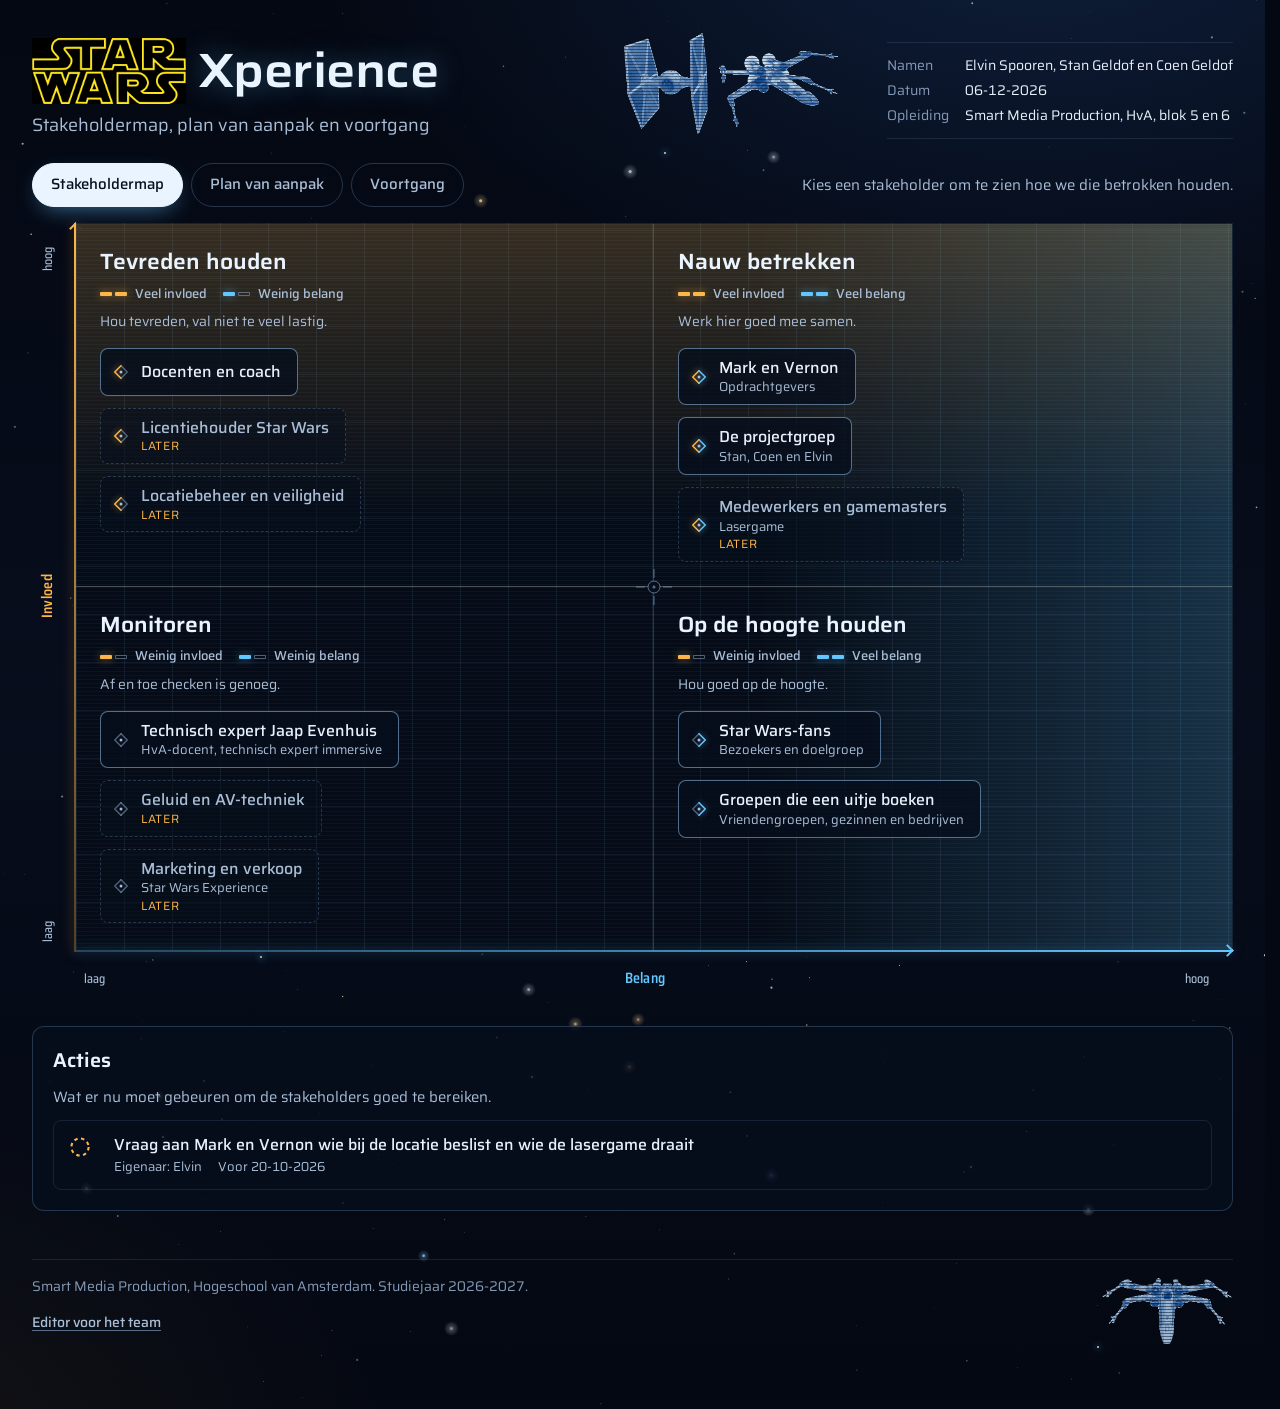
==== commit a5efca7e: "Stakeholdermap: nieuwe stakeholders, velden, acties en beheer in de editor Trello verwijderd, Jaap E" ====
--- a/index.html
+++ b/index.html
@@ -104,6 +104,7 @@
   <script src="data.js"></script>
   <script src="documenten.js"></script>
   <script src="planeten.js"></script>
+  <script src="stakeholders.js"></script>
   <script src="voortgang.js"></script>
   <script src="app.js"></script>
 </body>
--- a/styles.css
+++ b/styles.css
@@ -51,6 +51,7 @@
   --grid: rgba(128, 176, 224, 0.1);
   --surface: rgba(6, 12, 24, 0.95);
   --danger: #ff9c9c;
+  --bezig: #ffe14a; /* de pagina zet de waarde uit data.js (bezigKleur) erbovenop */
 
   /* Spacing op een basis van 4px */
   --s-xxs: 4px;
@@ -1204,6 +1205,28 @@
   display: none;
 }
 
+/* Voortgangslijn: het stuk na een planeet die helemaal af is, in groen met een zachte gloed eronder.
+   De gloed zijn twee brede, doorzichtige banen (in schermpixels, want een filter schaalt mee met de uitgerekte tekening). */
+.galaxy__route.is-af {
+  stroke: var(--af);
+  stroke-width: 2.25;
+  opacity: 1;
+}
+
+.galaxy__glow {
+  fill: none;
+  stroke: var(--af);
+  stroke-width: 18;
+  stroke-linecap: round;
+  vector-effect: non-scaling-stroke;
+  opacity: 0.1;
+}
+
+.galaxy__glow--kern {
+  stroke-width: 8;
+  opacity: 0.22;
+}
+
 
 .planet {
   --d: calc(var(--size) * 0.8);
@@ -1246,11 +1269,10 @@
   stroke-width: 1;
 }
 
+/* De ring om een planeet: de kleur en de lengte staan op elk deel zelf (zie ringSvg), per persoon een deel */
 .planet__ring {
   fill: none;
-  stroke: var(--ice);
   stroke-width: 3;
-  stroke-linecap: round;
 }
 
 /* De lichtrand om een planeet met een plaatje */
@@ -1281,6 +1303,24 @@
   font-size: 0.8125rem;
   line-height: 1.4;
   color: var(--text-2);
+}
+
+/* Waaraan nu gewerkt wordt, in geel: ook te zien voordat je de planeet opent */
+.planet__bezig {
+  display: inline-flex;
+  align-items: center;
+  justify-content: center;
+  gap: 6px;
+  font-size: 0.8125rem;
+  font-weight: 500;
+  line-height: 1.4;
+  color: var(--bezig);
+}
+
+.planet__bezig .icon {
+  flex: none;
+  width: 14px;
+  height: 14px;
 }
 
 .planetview {
@@ -1512,6 +1552,33 @@
   stroke-dasharray: none;
 }
 
+/* Bezig: geel, de kleur is nog niet af maar er wordt aan gewerkt. */
+.moon[data-status="bezig"] .moon__image {
+  opacity: 0.85;
+  filter: grayscale(0.15);
+}
+
+.moon__ring.is-bezig {
+  stroke: var(--bezig);
+  stroke-width: 2;
+  stroke-dasharray: none;
+}
+
+.moon[data-status="bezig"] .moon__rim {
+  stroke: var(--bezig);
+}
+
+/* Af, met opgegeven mensen: de ring in hun kleuren, elk een deel (de kleuren staan op de boog zelf). */
+.moon__arc {
+  fill: none;
+  stroke-width: 2.5;
+}
+
+.moon__dots circle {
+  stroke: #06101f;
+  stroke-width: 1.2;
+}
+
 .moon__rim {
   fill: none;
   stroke: var(--line-strong);
@@ -1604,8 +1671,14 @@
   clip-path: circle(35.9% at 50% 50%);
 }
 
-.moonview__afvinken {
+.moonview__beheer {
+  display: grid;
+  gap: var(--s-md);
   margin-top: var(--s-md);
+}
+
+.moonview__beheer .picker__checks {
+  grid-template-columns: repeat(auto-fill, minmax(min(100%, 120px), 1fr));
 }
 
 @media (min-width: 640px) {
@@ -1696,17 +1769,25 @@
 }
 
 .progress {
+  display: flex;
+  gap: 2px;
   height: 8px;
   border-radius: var(--r-full);
   background: rgba(128, 176, 224, 0.2);
   overflow: hidden;
 }
 
+/* Elk deel van de balk is van één persoon (kleur en breedte staan op het deel zelf), of geel voor wat bezig is */
 .progress__fill {
   display: block;
+  flex: none;
   height: 100%;
-  border-radius: inherit;
   background: var(--ice);
+}
+
+/* Wat bezig is: gele streepjes in plaats van een vol vlak, zodat het niet voor af doorgaat */
+.progress__fill.is-bezig {
+  background: repeating-linear-gradient(90deg, var(--bezig) 0 4px, transparent 4px 7px);
 }
 
 .progress__text {
@@ -1754,6 +1835,50 @@
 
 .moonrow[data-klaar="true"] .moonrow__status {
   color: var(--text-2);
+}
+
+.moonrow[data-status="bezig"] > .icon,
+.moonrow[data-status="bezig"] .moonrow__status,
+.planetview__status[data-status="bezig"] {
+  color: var(--bezig);
+}
+
+/* Wie eraan werkt: een gekleurd rondje met de naam ernaast */
+.crew {
+  display: inline-flex;
+  flex-wrap: wrap;
+  align-items: center;
+  gap: 2px var(--s-sm);
+}
+
+.crew__lid {
+  display: inline-flex;
+  align-items: center;
+  gap: 6px;
+  font-size: 0.8125rem;
+  line-height: 1.4;
+  color: var(--text-2);
+}
+
+.crew__dot {
+  flex: none;
+  width: 10px;
+  height: 10px;
+  border-radius: 50%;
+}
+
+.legenda {
+  display: flex;
+  flex-wrap: wrap;
+  align-items: center;
+  gap: var(--s-xxs) var(--s-sm);
+  font-size: 0.8125rem;
+  line-height: 1.5;
+  color: var(--text-3);
+}
+
+.check .crew__dot {
+  margin-left: calc(-1 * var(--s-xxs));
 }
 
 .check {
@@ -1983,6 +2108,10 @@
   transition: color 0.18s, border-color 0.18s, background-color 0.18s;
 }
 
+a.btn {
+  text-decoration: none;
+}
+
 .btn:hover {
   border-color: rgba(190, 226, 255, 0.85);
   background: rgba(var(--blue-rgb), 0.1);
@@ -2225,6 +2354,129 @@
 }
 
 .modal__sub {
+  color: var(--text-2);
+}
+
+/* Onderdeel van het venster met een eigen kop, zoals het teamwachtwoord */
+.modal__sectie {
+  display: grid;
+  gap: var(--s-sm);
+  margin-top: var(--s-xs);
+  padding-top: var(--s-md);
+  border-top: 1px solid var(--line-soft);
+}
+
+.modal h3 {
+  font-size: 1.125rem;
+  font-weight: 600;
+  line-height: 1.4;
+}
+
+.modal .linkbtn {
+  justify-self: start;
+}
+
+/* Een bestand bekijken in de pagina zelf */
+.viewer {
+  width: min(1100px, calc(100% - 2 * var(--s-md)));
+  max-width: none;
+  height: min(900px, calc(100dvh - 2 * var(--s-md)));
+  max-height: none;
+  padding: 0;
+  border: 1px solid var(--line-strong);
+  border-radius: var(--r-lg);
+  background: var(--panel);
+  color: var(--text);
+  overflow: hidden;
+}
+
+.viewer[open] {
+  display: grid;
+  grid-template-rows: auto minmax(0, 1fr);
+}
+
+.viewer::backdrop {
+  background: rgba(2, 6, 14, 0.72);
+}
+
+.viewer__kop {
+  display: flex;
+  flex-wrap: wrap;
+  align-items: center;
+  justify-content: space-between;
+  gap: var(--s-sm) var(--s-lg);
+  padding: var(--s-md) var(--s-lg);
+  border-bottom: 1px solid var(--line);
+}
+
+.viewer__tekst {
+  min-width: 0;
+}
+
+.viewer h2 {
+  font-size: 1.125rem;
+  font-weight: 600;
+  line-height: 1.4;
+  color: var(--ice);
+  overflow-wrap: anywhere;
+  outline: none;
+}
+
+.viewer__meta {
+  font-size: 0.8125rem;
+  line-height: 1.4;
+  color: var(--text-3);
+}
+
+.viewer__acties {
+  display: flex;
+  flex-wrap: wrap;
+  gap: var(--s-xs);
+}
+
+.viewer__inhoud {
+  display: grid;
+  grid-template-rows: minmax(0, 1fr) auto;
+  min-height: 0;
+  overflow: auto;
+  background: var(--space-deep);
+}
+
+.viewer__frame {
+  display: block;
+  width: 100%;
+  height: 100%;
+  border: 0;
+  background: #fff;
+}
+
+.viewer__hint {
+  padding: var(--s-xs) var(--s-lg);
+  border-top: 1px solid var(--line-soft);
+  font-size: 0.8125rem;
+  line-height: 1.4;
+  color: var(--text-3);
+}
+
+.viewer__beeld,
+.viewer__video {
+  place-self: center;
+  max-width: 100%;
+  max-height: 100%;
+  object-fit: contain;
+}
+
+.viewer__audio {
+  place-self: center;
+  width: min(100% - 2 * var(--s-lg), 480px);
+}
+
+.viewer__geen {
+  display: grid;
+  place-content: center;
+  justify-items: start;
+  gap: var(--s-md);
+  padding: var(--s-xl);
   color: var(--text-2);
 }
 
@@ -3027,3 +3279,224 @@
     display: none;
   }
 }
+
+/* ---------- Stakeholders: status, profiel, beheren en acties ---------- */
+
+.field select,
+.field textarea {
+  width: 100%;
+  border: 1px solid var(--line-strong);
+  border-radius: var(--r-md);
+  background: rgba(4, 8, 18, 0.7);
+  color: var(--text);
+  font-family: inherit;
+  font-size: 1rem;
+  caret-color: var(--blue);
+}
+
+.field select {
+  height: 44px;
+  padding: 0 var(--s-md);
+}
+
+.field textarea {
+  min-height: 76px;
+  padding: var(--s-xs) var(--s-md);
+  line-height: 1.5;
+  resize: vertical;
+}
+
+.field select:focus-visible,
+.field textarea:focus-visible {
+  border-color: var(--ice);
+  outline-offset: 1px;
+}
+
+.planeetform .field select,
+.planeetform .field textarea {
+  max-width: 28rem;
+}
+
+.node--later {
+  border-style: dashed;
+  border-color: var(--line);
+  background: rgba(6, 14, 28, 0.5);
+}
+
+.node--later .node__naam {
+  color: var(--text-2);
+}
+
+.node--later[aria-expanded="true"] {
+  border-style: solid;
+}
+
+.node__status {
+  font-size: 0.75rem;
+  line-height: 1.4;
+  letter-spacing: 0.06em;
+  text-transform: uppercase;
+  color: var(--amber);
+}
+
+.statuspil {
+  display: inline-block;
+  padding: 2px var(--s-sm);
+  border: 1px solid var(--line-strong);
+  border-radius: 999px;
+  font-size: 0.875rem;
+  line-height: 1.5;
+}
+
+.statuspil--nu {
+  border-color: rgba(var(--blue-rgb), 0.7);
+  color: var(--ice);
+}
+
+.statuspil--later {
+  border-style: dashed;
+  border-color: rgba(var(--amber-rgb), 0.65);
+  color: var(--amber);
+}
+
+.plan__status {
+  display: block;
+  margin-top: var(--s-xxs);
+  font-size: 0.8125rem;
+  line-height: 1.4;
+  color: var(--amber);
+}
+
+.detail__beheer[hidden],
+#detail-beheer[hidden] {
+  display: none;
+}
+
+.detail__beheer .planeetform,
+.detail__beheer .docs__status {
+  margin-top: var(--s-sm);
+}
+
+.doc__confirm--blok {
+  margin-top: var(--s-sm);
+}
+
+.acties {
+  display: grid;
+  justify-items: start;
+  gap: var(--s-sm);
+  margin-top: var(--s-xxl);
+  padding: var(--s-lg);
+  border: 1px solid var(--line);
+  border-radius: var(--r-lg);
+  background: var(--plate);
+}
+
+.acties h2 {
+  font-size: 1.25rem;
+  font-weight: 600;
+  line-height: 1.35;
+  color: var(--ice);
+}
+
+.acties h3 {
+  font-size: 1.125rem;
+  font-weight: 600;
+  line-height: 1.4;
+}
+
+.acties__intro {
+  font-size: 0.9375rem;
+  line-height: 1.5;
+  color: var(--text-2);
+}
+
+.acties .docs__status,
+.acties .docs__leeg {
+  margin-top: 0;
+}
+
+.acties__lijst {
+  display: grid;
+  gap: var(--s-xs);
+  width: 100%;
+  margin: 0;
+  padding: 0;
+  list-style: none;
+}
+
+.actie {
+  display: flex;
+  flex-wrap: wrap;
+  align-items: flex-start;
+  gap: var(--s-sm);
+  padding: var(--s-sm) var(--s-md);
+  border: 1px solid var(--line-soft);
+  border-radius: var(--r-md);
+}
+
+.actie__vink {
+  appearance: none;
+  display: grid;
+  flex: none;
+  place-items: center;
+  width: 44px;
+  height: 44px;
+  margin: -8px 0 -8px -12px;
+  padding: 0;
+  border: 0;
+  background: none;
+  color: var(--amber);
+  cursor: pointer;
+}
+
+.actie__vink .icon {
+  width: 22px;
+  height: 22px;
+}
+
+.actie__vink--stil {
+  cursor: default;
+}
+
+.actie__inhoud {
+  flex: 1 1 220px;
+  min-width: 0;
+}
+
+.actie__tekst {
+  font-weight: 500;
+  line-height: 1.5;
+}
+
+.actie__meta {
+  display: flex;
+  flex-wrap: wrap;
+  gap: 2px var(--s-md);
+  font-size: 0.8125rem;
+  line-height: 1.5;
+  color: var(--text-2);
+}
+
+.actie__klaar {
+  color: var(--blue);
+}
+
+.actie.is-klaar .actie__vink {
+  color: var(--blue);
+}
+
+.actie.is-klaar .actie__tekst {
+  color: var(--text-2);
+  text-decoration: line-through;
+  text-decoration-color: var(--line-strong);
+}
+
+.actie__beheer {
+  display: flex;
+  gap: var(--s-xxs);
+}
+
+.actie .planeetform {
+  flex: 1 1 100%;
+}
